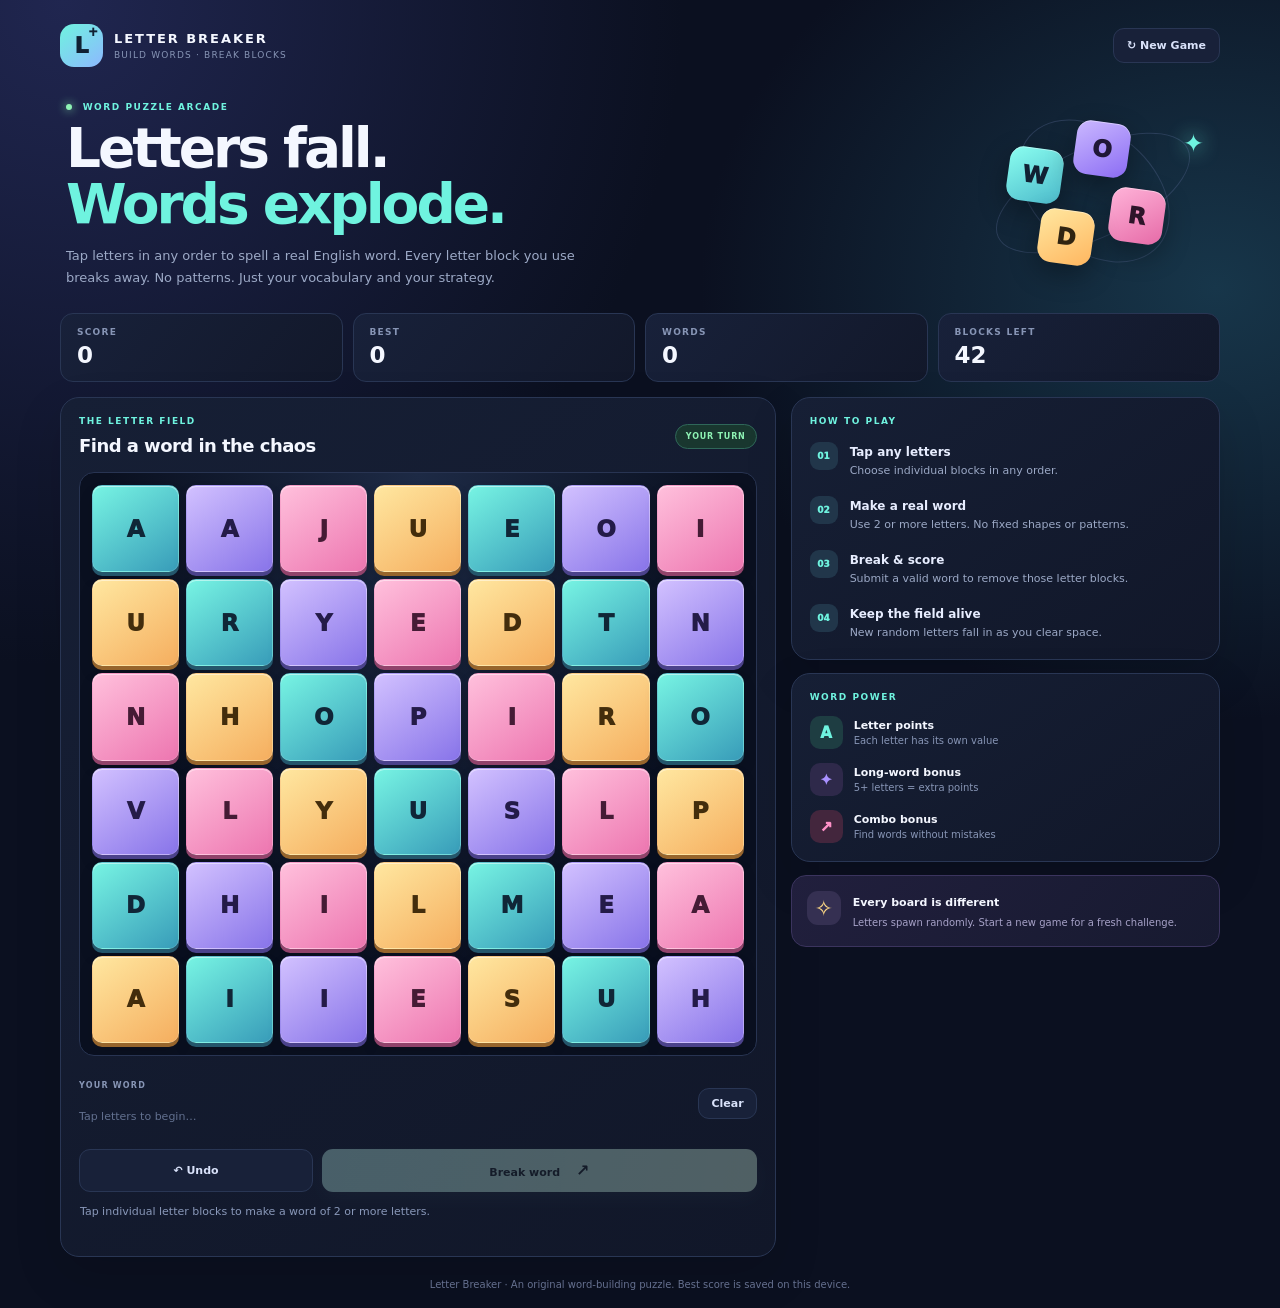
==== index.html @ 1740e0f0 "Add files via upload" ====
<!DOCTYPE html>
<html lang="en">
<head>
  <meta charset="UTF-8">
  <meta name="viewport" content="width=device-width, initial-scale=1.0">
  <meta name="theme-color" content="#0b1020">
  <title>Letter Breaker — Build Words, Break Blocks</title>
  <link rel="stylesheet" href="style.css">
</head>
<body>
  <main class="app">
    <header class="topbar">
      <a class="brand" href="#" aria-label="Letter Breaker home">
        <span class="brand-icon">L<span>+</span></span>
        <span><b>LETTER BREAKER</b><small>BUILD WORDS · BREAK BLOCKS</small></span>
      </a>
      <button id="newGameBtn" class="ghost-btn">↻ New Game</button>
    </header>

    <section class="intro">
      <div>
        <p class="eyebrow"><span class="live-dot"></span> WORD PUZZLE ARCADE</p>
        <h1>Letters fall.<br><em>Words explode.</em></h1>
        <p class="intro-copy">Tap letters in any order to spell a real English word. Every letter block you use breaks away. No patterns. Just your vocabulary and your strategy.</p>
      </div>
      <div class="hero-art" aria-hidden="true">
        <div class="art-orbit orbit-a"></div><div class="art-orbit orbit-b"></div>
        <div class="art-block ab1">W</div><div class="art-block ab2">O</div><div class="art-block ab3">R</div><div class="art-block ab4">D</div>
        <div class="art-spark">✦</div>
      </div>
    </section>

    <section class="stats">
      <div class="stat"><span>SCORE</span><strong id="score">0</strong></div>
      <div class="stat"><span>BEST</span><strong id="best">0</strong></div>
      <div class="stat"><span>WORDS</span><strong id="words">0</strong></div>
      <div class="stat"><span>BLOCKS LEFT</span><strong id="left">0</strong></div>
    </section>

    <section class="game-layout">
      <section class="play-panel panel">
        <div class="section-head">
          <div><p class="eyebrow">THE LETTER FIELD</p><h2>Find a word in the chaos</h2></div>
          <span id="statusPill" class="status-pill">YOUR TURN</span>
        </div>
        <div class="field-wrap">
          <div id="field" class="field" aria-label="Letter blocks"></div>
          <div id="emptyState" class="empty-state hidden">
            <div class="empty-symbol">✦</div><h3>Field cleared!</h3><p>A fresh wave of letters is ready.</p>
            <button id="refillBtn" class="primary-btn">Drop new letters</button>
          </div>
        </div>
        <div class="selection-row">
          <div><span class="mini-label">YOUR WORD</span><div id="wordPreview" class="word-preview"><span class="placeholder">Tap letters to begin…</span></div></div>
          <button id="clearSelectionBtn" class="clear-btn" aria-label="Clear selected letters">Clear</button>
        </div>
        <div class="actions">
          <button id="undoBtn" class="secondary-btn">↶ Undo</button>
          <button id="submitBtn" class="primary-btn" disabled>Break word <span>↗</span></button>
        </div>
        <p id="message" class="message" aria-live="polite">Tap individual letter blocks to make a word of 2 or more letters.</p>
      </section>

      <aside class="side">
        <section class="panel how-panel">
          <p class="eyebrow">HOW TO PLAY</p>
          <div class="how-step"><span>01</span><p><b>Tap any letters</b><br>Choose individual blocks in any order.</p></div>
          <div class="how-step"><span>02</span><p><b>Make a real word</b><br>Use 2 or more letters. No fixed shapes or patterns.</p></div>
          <div class="how-step"><span>03</span><p><b>Break & score</b><br>Submit a valid word to remove those letter blocks.</p></div>
          <div class="how-step"><span>04</span><p><b>Keep the field alive</b><br>New random letters fall in as you clear space.</p></div>
        </section>
        <section class="panel scoring-panel">
          <p class="eyebrow">WORD POWER</p>
          <div class="score-rule"><span class="rule-icon">A</span><div><b>Letter points</b><small>Each letter has its own value</small></div></div>
          <div class="score-rule"><span class="rule-icon purple">✦</span><div><b>Long-word bonus</b><small>5+ letters = extra points</small></div></div>
          <div class="score-rule"><span class="rule-icon pink">↗</span><div><b>Combo bonus</b><small>Find words without mistakes</small></div></div>
        </section>
        <section class="daily-card">
          <div class="daily-icon">✧</div><div><b>Every board is different</b><p>Letters spawn randomly. Start a new game for a fresh challenge.</p></div>
        </section>
      </aside>
    </section>
    <footer>Letter Breaker · An original word-building puzzle. Best score is saved on this device.</footer>
  </main>

  <div id="resultModal" class="modal hidden" role="dialog" aria-modal="true" aria-labelledby="resultTitle">
    <div class="modal-card">
      <div class="modal-glyph">✦</div><p class="eyebrow">FIELD REPORT</p><h2 id="resultTitle">Nice wordplay!</h2>
      <p id="resultCopy">You turned letters into points.</p>
      <div class="result-stats"><div><small>FINAL SCORE</small><b id="finalScore">0</b></div><div><small>WORDS MADE</small><b id="finalWords">0</b></div></div>
      <button id="modalNewGame" class="primary-btn">Play again <span>→</span></button>
    </div>
  </div>
  <script src="game.js"></script>
</body>
</html>
---- style.css ----
:root{--bg:#0b1020;--panel:#121a2e;--panel2:#17223a;--line:#293654;--text:#f4f7ff;--muted:#8795b5;--cyan:#6ff3df;--purple:#a991ff;--pink:#ff91c8;--yellow:#ffd985;--green:#8ef3b4;--red:#ff8296}
*{box-sizing:border-box}body{margin:0;min-height:100vh;background:radial-gradient(ellipse at 5% 0%,#202650 0,transparent 36%),radial-gradient(ellipse at 95% 22%,#17364a 0,transparent 30%),var(--bg);color:var(--text);font-family:Inter,ui-sans-serif,system-ui,-apple-system,BlinkMacSystemFont,"Segoe UI",sans-serif}button{font:inherit;cursor:pointer}button:focus-visible{outline:2px solid var(--cyan);outline-offset:3px}.app{width:min(1160px,calc(100% - 32px));margin:auto;padding:24px 0 18px}.topbar{display:flex;align-items:center;justify-content:space-between;gap:15px}.brand{display:flex;align-items:center;gap:11px;color:inherit;text-decoration:none}.brand-icon{display:grid;place-items:center;position:relative;width:43px;height:43px;border-radius:14px;background:linear-gradient(140deg,var(--cyan),#8db8ff);color:#102033;font-size:22px;font-weight:1000}.brand-icon span{position:absolute;right:5px;top:1px;font-size:12px}.brand b{display:block;font-size:13px;letter-spacing:.15em}.brand small{display:block;margin-top:4px;color:var(--muted);font-size:9px;letter-spacing:.13em}.ghost-btn,.secondary-btn,.clear-btn{border:1px solid var(--line);background:#182139;color:#d9e2fa;border-radius:11px;padding:10px 13px;font-size:11px;font-weight:800}.ghost-btn:hover,.secondary-btn:hover,.clear-btn:hover{border-color:#65759c}.intro{display:flex;align-items:center;justify-content:space-between;padding:35px 6px 24px;min-height:220px}.eyebrow{margin:0 0 9px;color:var(--cyan);font-size:9px;font-weight:900;letter-spacing:.17em}.live-dot{display:inline-block;width:6px;height:6px;background:var(--green);border-radius:50%;margin-right:6px;box-shadow:0 0 10px var(--green)}h1{margin:0;font-size:clamp(35px,5vw,55px);line-height:1.01;letter-spacing:-.055em}h1 em{font-style:normal;color:var(--cyan)}.intro-copy{max-width:520px;color:#9ca9c6;font-size:13px;line-height:1.7;margin:13px 0 0}.hero-art{width:230px;height:170px;position:relative;flex-shrink:0}.art-orbit{position:absolute;border:1px solid #50618b66;border-radius:50%;transform:rotate(-25deg)}.orbit-a{width:210px;height:90px;left:4px;top:37px}.orbit-b{width:170px;height:120px;left:25px;top:20px;transform:rotate(40deg)}.art-block{position:absolute;width:54px;height:54px;display:grid;place-items:center;border-radius:14px;font-weight:1000;font-size:23px;box-shadow:0 10px 28px #0005,inset 0 1px #ffffff66;transform:rotate(8deg);animation:float 3.2s ease-in-out infinite}.ab1{left:24px;top:37px;color:#112133;background:linear-gradient(145deg,#8bfff0,#4cbacb)}.ab2{left:91px;top:11px;color:#201736;background:linear-gradient(145deg,#cbb9ff,#8b6cf4);animation-delay:-.7s}.ab3{left:126px;top:78px;color:#2d1429;background:linear-gradient(145deg,#ffb4d9,#e66aa7);animation-delay:-1.3s}.ab4{left:55px;top:99px;color:#302411;background:linear-gradient(145deg,#ffe8a1,#ffb65f);animation-delay:-1.9s}.art-spark{position:absolute;right:10px;top:18px;color:var(--cyan);font-size:25px;text-shadow:0 0 20px var(--cyan)}@keyframes float{0%,100%{translate:0 0}50%{translate:0 -7px}}.stats{display:grid;grid-template-columns:repeat(4,1fr);gap:10px;margin-bottom:15px}.stat{padding:13px 16px;border:1px solid var(--line);border-radius:13px;background:linear-gradient(130deg,#18213a,#12182a)}.stat span{display:block;color:var(--muted);font-size:9px;font-weight:900;letter-spacing:.14em}.stat strong{display:block;margin-top:5px;font-size:23px;font-variant-numeric:tabular-nums}.game-layout{display:grid;grid-template-columns:minmax(0,1.25fr) minmax(280px,.75fr);gap:15px;align-items:start}.panel{border:1px solid var(--line);border-radius:19px;background:linear-gradient(145deg,#161f35,#111729);box-shadow:0 18px 48px #0002}.play-panel{padding:18px}.section-head{display:flex;justify-content:space-between;align-items:center;gap:10px;margin-bottom:16px}.section-head h2{margin:0;font-size:18px;letter-spacing:-.03em}.status-pill{padding:7px 10px;border-radius:99px;background:#19372f;border:1px solid #2f6759;color:var(--green);font-size:8px;letter-spacing:.1em;font-weight:900;white-space:nowrap}.field-wrap{position:relative;min-height:330px;border:1px solid #283452;border-radius:15px;padding:12px;background:radial-gradient(ellipse at 50% 0%,#1d2a45,transparent 65%),#0a1020;overflow:hidden}.field{display:grid;grid-template-columns:repeat(7,minmax(0,1fr));gap:7px}.letter-block{aspect-ratio:1;min-width:0;position:relative;border:1px solid #ffffff1c;border-radius:10px;background:linear-gradient(145deg,#77f4e3,#389cb9);color:#102637;font-size:clamp(15px,2.4vw,23px);font-weight:1000;box-shadow:inset 0 1px #ffffff77,0 4px 0 #24566b,0 8px 14px #0002;transition:transform .14s,filter .14s,opacity .14s;animation:dropIn .22s cubic-bezier(.2,.8,.3,1.2)}.letter-block:nth-child(4n+2){background:linear-gradient(145deg,#d2c1ff,#8874e9);color:#241b48;box-shadow:inset 0 1px #ffffff77,0 4px 0 #4b428b,0 8px 14px #0002}.letter-block:nth-child(4n+3){background:linear-gradient(145deg,#ffc0dc,#ed76b0);color:#451b35;box-shadow:inset 0 1px #ffffff77,0 4px 0 #91436b,0 8px 14px #0002}.letter-block:nth-child(4n){background:linear-gradient(145deg,#ffe7a0,#f5ae5f);color:#432d0c;box-shadow:inset 0 1px #ffffff77,0 4px 0 #97652c,0 8px 14px #0002}.letter-block:hover{filter:brightness(1.12);transform:translateY(-2px)}.letter-block.selected{outline:3px solid white;outline-offset:1px;transform:translateY(-4px) scale(.94);filter:brightness(1.15);box-shadow:0 0 0 5px #6ff3df2b,0 0 22px #6ff3df77}.letter-block.used{animation:breakAway .35s forwards;pointer-events:none}@keyframes dropIn{from{transform:translateY(-22px) scale(.8);opacity:0}to{transform:translateY(0) scale(1);opacity:1}}@keyframes breakAway{40%{transform:scale(1.25) rotate(8deg);filter:brightness(1.8)}100%{transform:scale(.1) rotate(35deg);opacity:0}}.empty-state{position:absolute;inset:0;display:flex;flex-direction:column;justify-content:center;align-items:center;background:#0a1020eF;text-align:center;padding:20px}.empty-state.hidden{display:none}.empty-symbol{font-size:35px;color:var(--cyan)}.empty-state h3{margin:5px 0;font-size:20px}.empty-state p{margin:0 0 15px;color:var(--muted);font-size:12px}.selection-row{display:flex;align-items:center;justify-content:space-between;gap:10px;margin-top:17px}.mini-label{color:var(--muted);font-size:8px;letter-spacing:.15em;font-weight:900}.word-preview{display:flex;flex-wrap:wrap;gap:5px;min-height:36px;align-items:center;margin-top:7px}.preview-letter{display:grid;place-items:center;width:29px;height:32px;border:1px solid #3b5270;border-radius:7px;background:#1d3446;color:var(--cyan);font-size:15px;font-weight:950}.placeholder{color:#62708f;font-size:11px}.clear-btn{padding:8px 12px}.actions{display:grid;grid-template-columns:.7fr 1.3fr;gap:9px;margin-top:14px}.secondary-btn,.primary-btn{min-height:43px;border-radius:11px;font-size:11px;font-weight:900}.primary-btn{border:0;background:linear-gradient(100deg,var(--cyan),#9df5bd);color:#10252d;padding:11px 16px;box-shadow:0 7px 20px #6ff3df17}.primary-btn span{margin-left:12px;font-size:16px}.primary-btn:disabled{opacity:.35;cursor:not-allowed;filter:saturate(.4)}.message{min-height:34px;margin:12px 1px 0;color:#8998b9;font-size:11px;line-height:1.5}.message.good{color:var(--green)}.message.bad{color:#ff9aa9}.side{display:grid;gap:13px}.how-panel,.scoring-panel{padding:18px}.how-step{display:flex;gap:12px;margin-top:16px}.how-step>span{display:grid;place-items:center;flex-shrink:0;width:28px;height:28px;border-radius:9px;background:#21364a;color:var(--cyan);font-size:9px;font-weight:950}.how-step p{margin:1px 0 0;color:#9ba8c5;font-size:11px;line-height:1.6}.how-step b{color:#e7edff;font-size:12px}.score-rule{display:flex;align-items:center;gap:11px;margin-top:14px}.rule-icon{display:grid;place-items:center;width:33px;height:33px;border-radius:10px;background:#1e3d42;color:var(--cyan);font-size:15px;font-weight:950}.rule-icon.purple{background:#2e294a;color:var(--purple)}.rule-icon.pink{background:#43263d;color:var(--pink)}.score-rule b{display:block;font-size:11px}.score-rule small{display:block;color:var(--muted);font-size:10px;margin-top:3px}.daily-card{display:flex;gap:12px;align-items:flex-start;padding:15px;border:1px solid #3b345e;border-radius:15px;background:linear-gradient(130deg,#211f3d,#171a30)}.daily-icon{display:grid;place-items:center;flex-shrink:0;width:34px;height:34px;border-radius:11px;background:#353052;color:var(--yellow);font-size:22px}.daily-card b{font-size:11px}.daily-card p{margin:5px 0 0;color:#a6a1c7;font-size:10px;line-height:1.55}footer{text-align:center;color:#65708f;font-size:10px;padding:22px 0 0}.modal{position:fixed;inset:0;z-index:5;display:grid;place-items:center;padding:20px;background:#050814d9;backdrop-filter:blur(9px)}.modal.hidden{display:none}.modal-card{width:min(390px,100%);padding:27px;border:1px solid #414d72;border-radius:22px;background:radial-gradient(ellipse at 50% 0%,#30385d,transparent 60%),#151b2f;text-align:center;box-shadow:0 30px 100px #0008}.modal-glyph{display:grid;place-items:center;width:55px;height:55px;margin:0 auto 14px;border-radius:18px;background:#213b48;color:var(--cyan);font-size:28px}.modal-card h2{font-size:29px;margin:0}.modal-card>p:not(.eyebrow){font-size:12px;color:var(--muted);line-height:1.6}.result-stats{display:grid;grid-template-columns:1fr 1fr;gap:10px;margin:20px 0}.result-stats>div{padding:14px 8px;background:#0e1425;border:1px solid #2a3552;border-radius:12px}.result-stats small{display:block;color:var(--muted);font-size:8px;letter-spacing:.12em}.result-stats b{display:block;margin-top:7px;font-size:23px}
@media(max-width:820px){.game-layout{grid-template-columns:1fr}.side{grid-template-columns:1fr 1fr}.daily-card{grid-column:1/-1}.field-wrap{min-height:0}.field{gap:6px}}@media(max-width:520px){.app{width:calc(100% - 18px);padding-top:14px}.intro{padding:27px 2px 20px;min-height:0}.hero-art{width:120px;transform:scale(.72);transform-origin:center right;margin-left:-25px;margin-right:-12px}.intro-copy{font-size:11px;max-width:340px}.stats{gap:6px}.stat{padding:10px 9px}.stat span{font-size:7px}.stat strong{font-size:18px}.play-panel{padding:11px}.field-wrap{padding:8px}.field{gap:5px}.letter-block{border-radius:7px;font-size:18px}.side{grid-template-columns:1fr}.daily-card{grid-column:auto}.section-head h2{font-size:16px}.brand b{font-size:11px}.brand small{font-size:8px}.ghost-btn{padding:9px;font-size:10px}}@media(prefers-reduced-motion:reduce){*,*::before,*::after{animation-duration:.01ms!important;transition-duration:.01ms!important}}
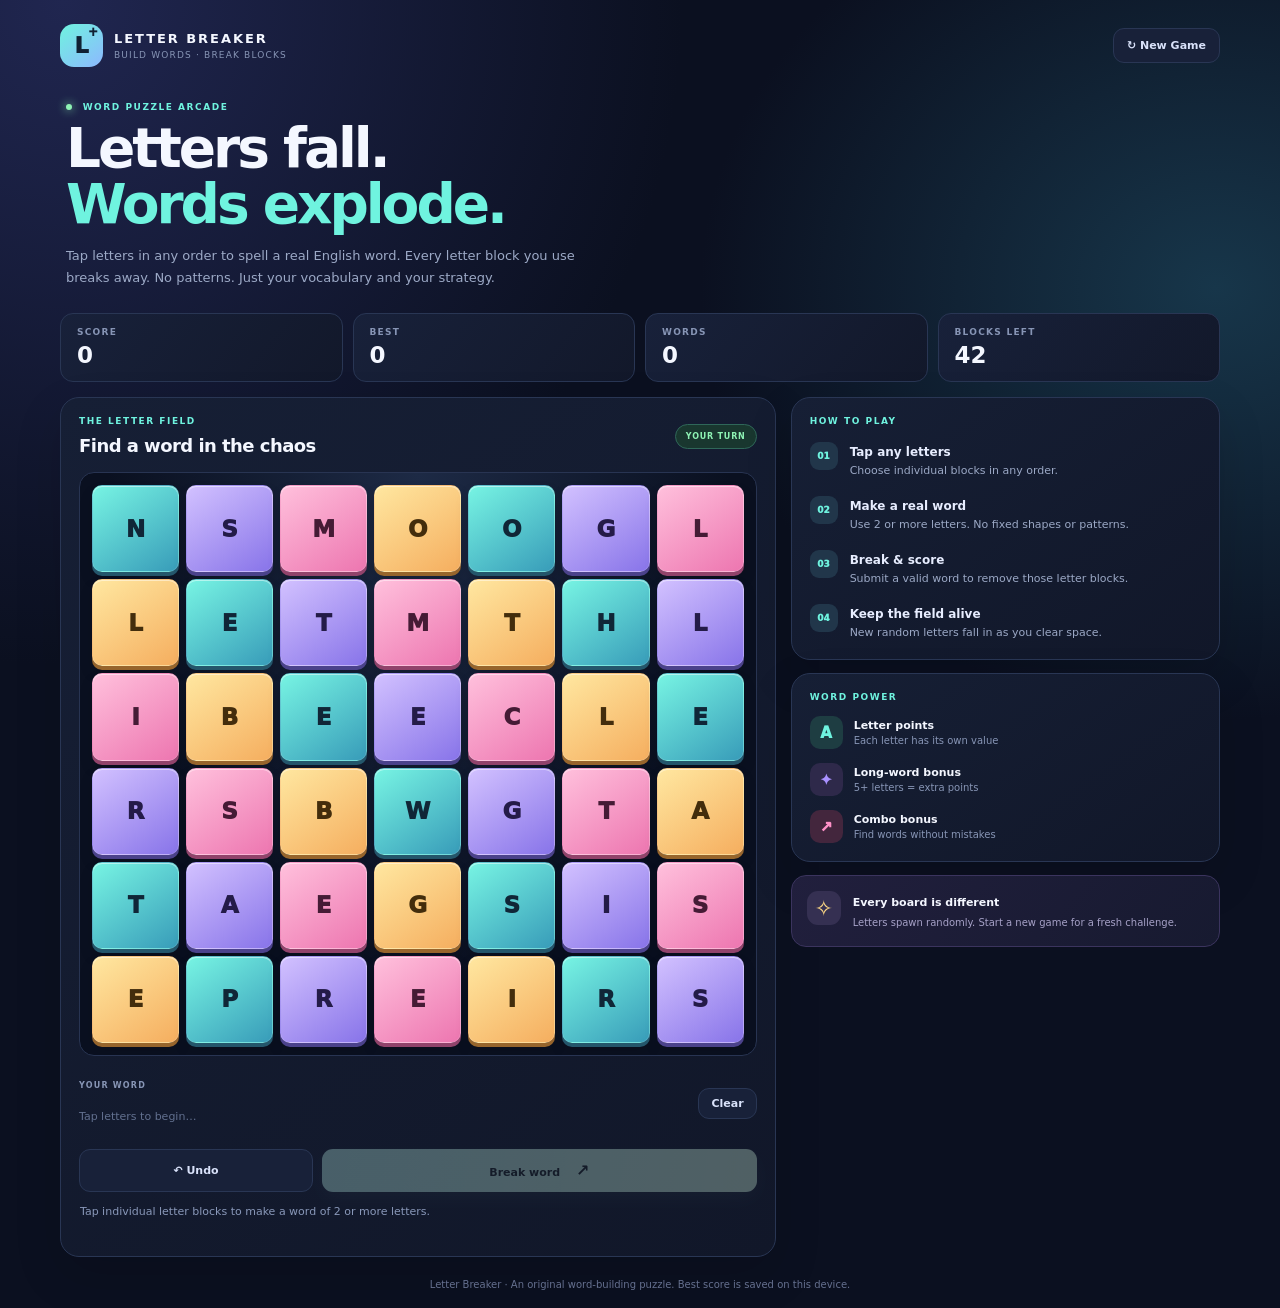
==== commit a8d1ba2f: "Comment out hero-art section in index.html Commented out the hero-art div and its contents." ====
--- a/index.html
+++ b/index.html
@@ -23,10 +23,10 @@
         <h1>Letters fall.<br><em>Words explode.</em></h1>
         <p class="intro-copy">Tap letters in any order to spell a real English word. Every letter block you use breaks away. No patterns. Just your vocabulary and your strategy.</p>
       </div>
-      <div class="hero-art" aria-hidden="true">
+      <!-- <div class="hero-art" aria-hidden="true">
         <div class="art-orbit orbit-a"></div><div class="art-orbit orbit-b"></div>
         <div class="art-block ab1">W</div><div class="art-block ab2">O</div><div class="art-block ab3">R</div><div class="art-block ab4">D</div>
-        <div class="art-spark">✦</div>
+        <div class="art-spark">✦</div> -->
       </div>
     </section>
 
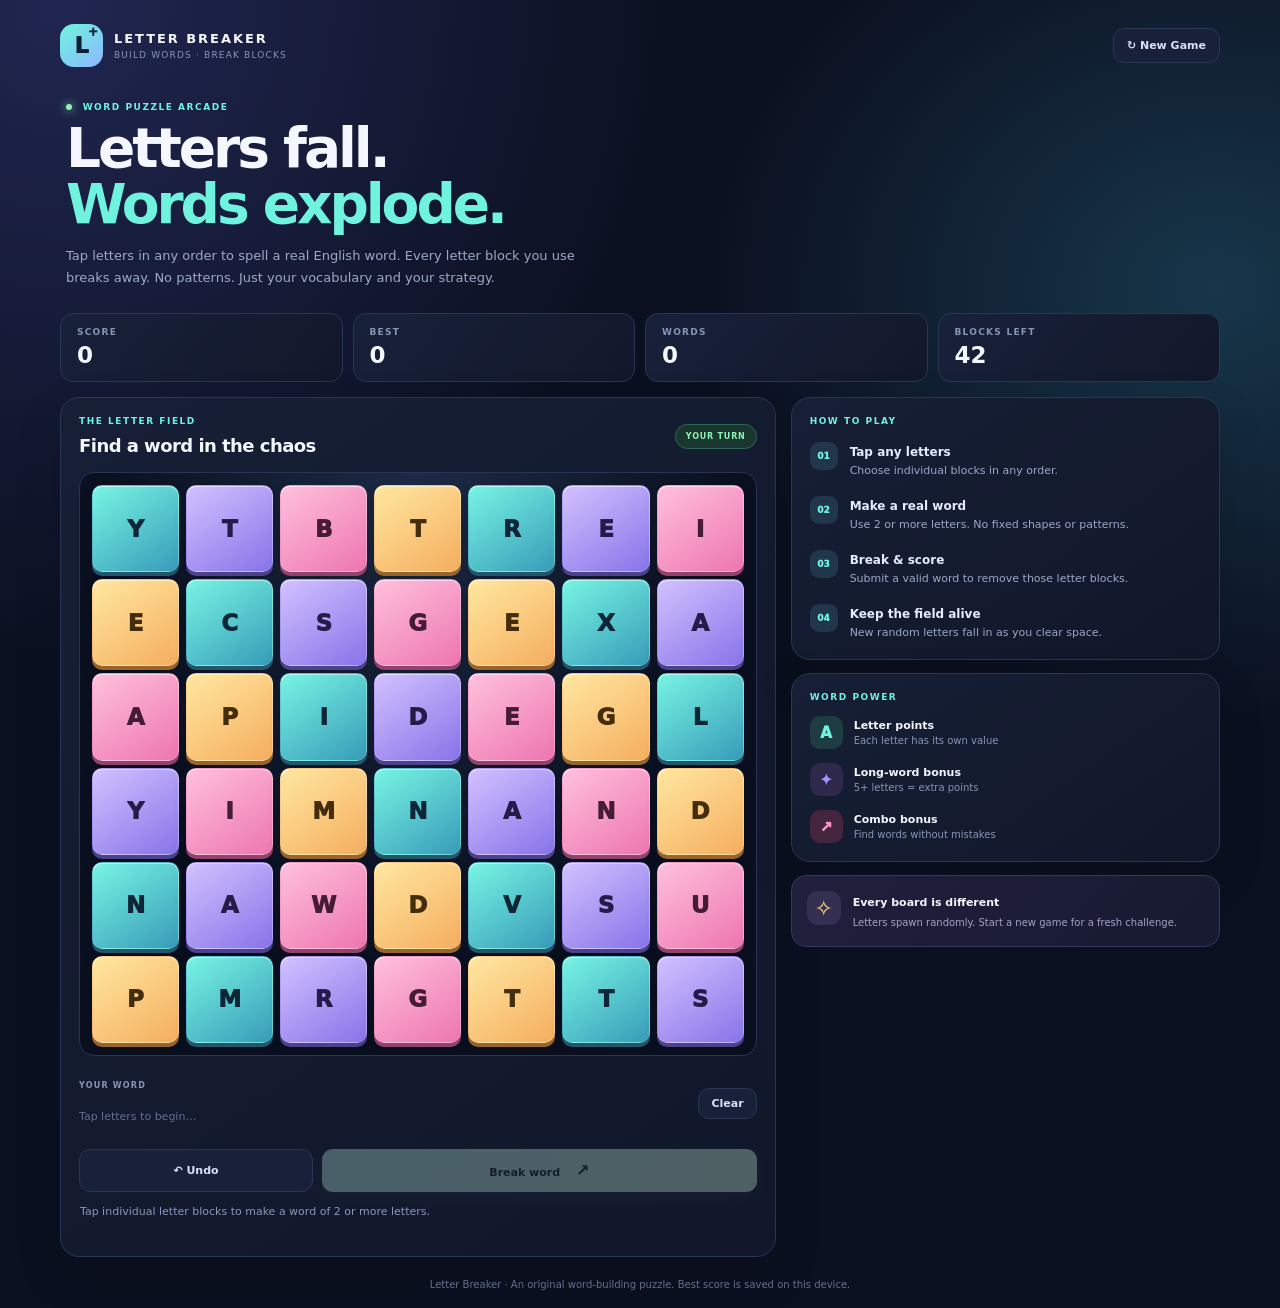
==== commit a7f08d0d: "Include Google Ads script in index.html Add Google Ads script to the HTML head section." ====
--- a/index.html
+++ b/index.html
@@ -6,6 +6,8 @@
   <meta name="theme-color" content="#0b1020">
   <title>Letter Breaker — Build Words, Break Blocks</title>
   <link rel="stylesheet" href="style.css">
+  <script async src="https://pagead2.googlesyndication.com/pagead/js/adsbygoogle.js?client=ca-pub-8689503291884010"
+     crossorigin="anonymous"></script>
 </head>
 <body>
   <main class="app">
